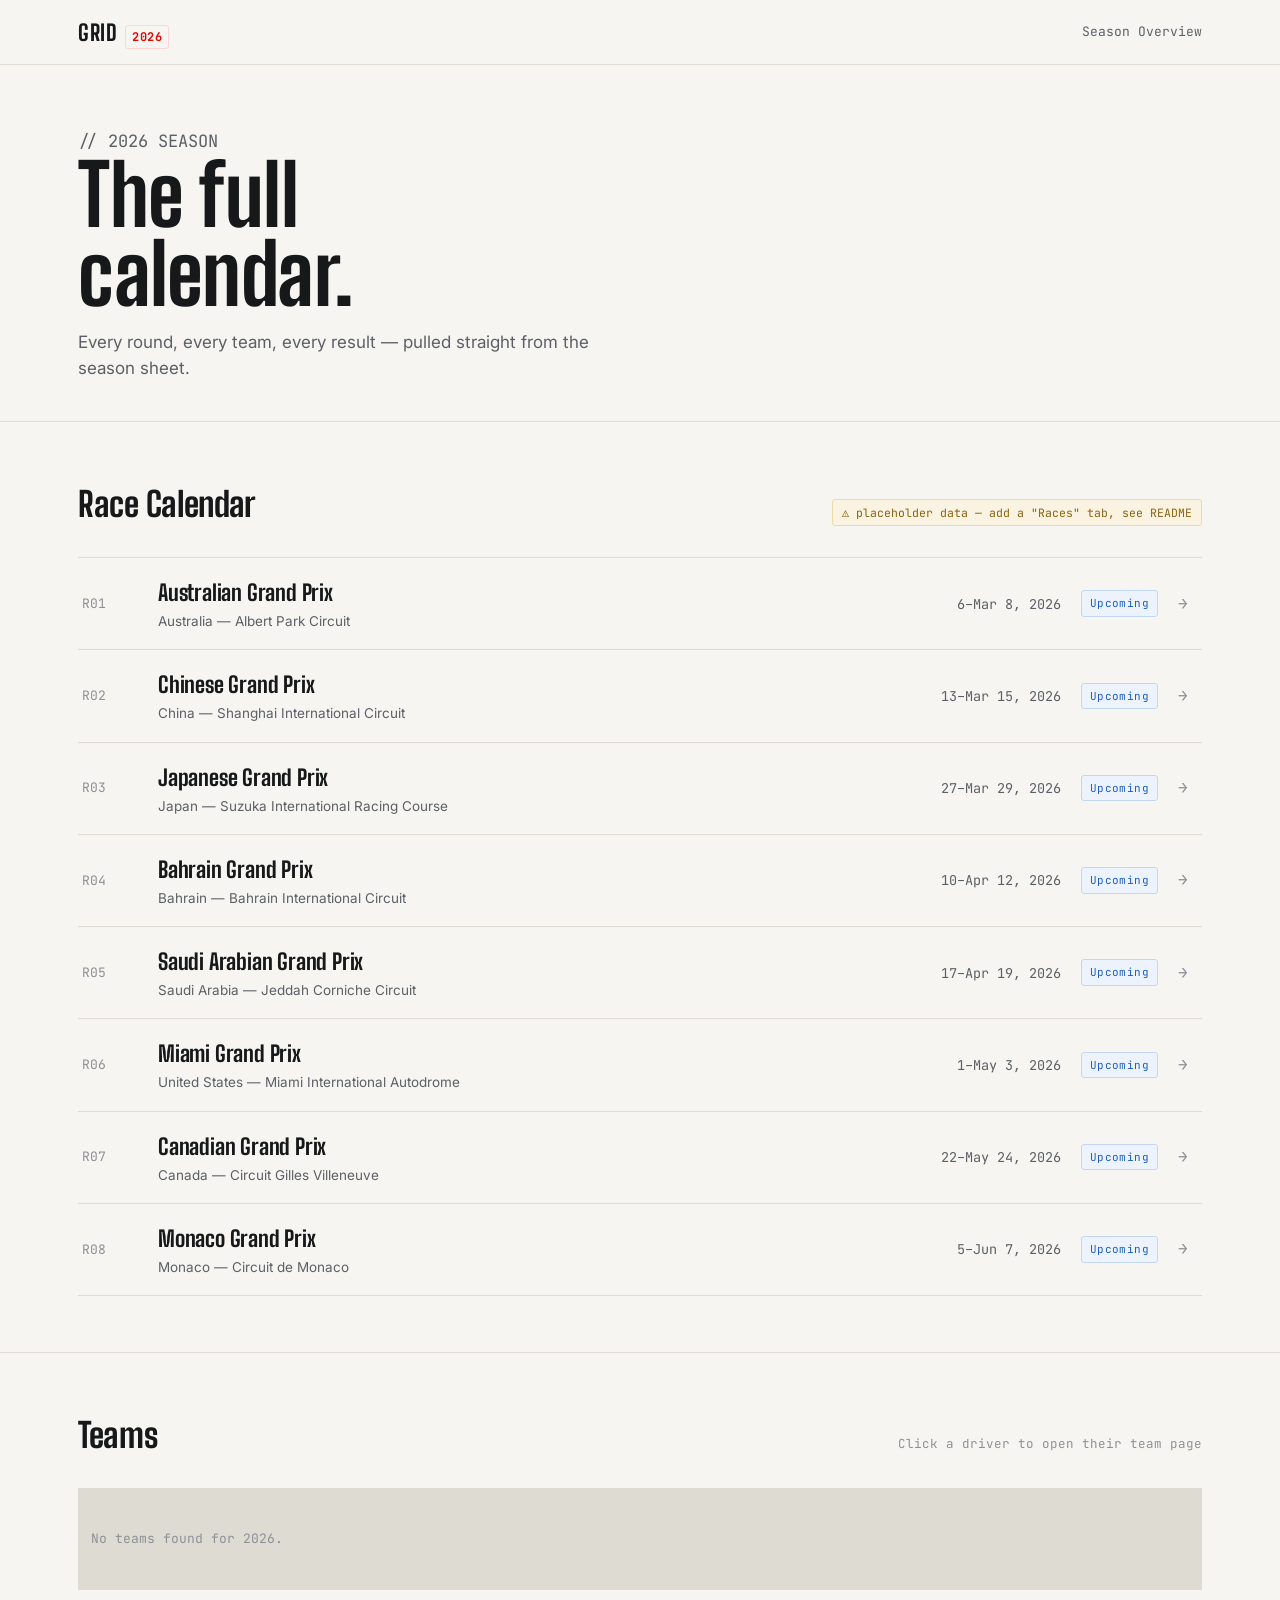
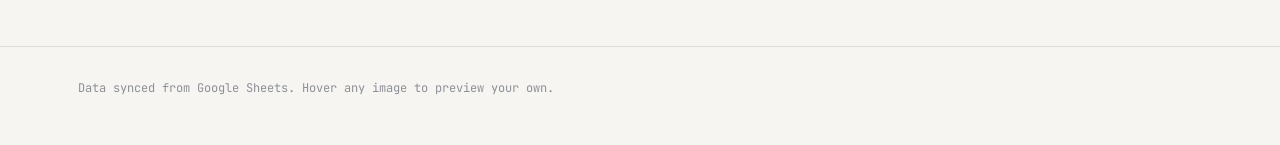
==== index.html @ 9c5c06a8 "Initial Setup Files" ====
<!doctype html>
<html lang="en">
<head>
<meta charset="utf-8" />
<meta name="viewport" content="width=device-width, initial-scale=1" />
<title>2026 Season — Grid</title>
<link rel="preconnect" href="https://fonts.googleapis.com">
<link rel="preconnect" href="https://fonts.gstatic.com" crossorigin>
<link href="https://fonts.googleapis.com/css2?family=Big+Shoulders:wght@600;700&family=Inter:wght@400;500;600&family=JetBrains+Mono:wght@400;500&display=swap" rel="stylesheet">
<link rel="stylesheet" href="css/style.css" />
</head>
<body>

<header class="topbar">
  <div class="wrap">
    <div class="topbar__mark">GRID <span id="season-tag">2026</span></div>
    <div class="topbar__season">Season Overview</div>
  </div>
</header>

<section class="hero">
  <div class="wrap">
    <p class="hero__eyebrow">// 2026 SEASON</p>
    <h1>The full<br>calendar.</h1>
    <p>Every round, every team, every result — pulled straight from the season sheet.</p>
  </div>
</section>

<section class="section" id="races-section">
  <div class="wrap">
    <div class="section__head">
      <h2>Race Calendar</h2>
      <span class="section__note" id="races-note"></span>
    </div>
    <div class="race-list" id="race-list">
      <div class="empty-state">Loading calendar…</div>
    </div>
  </div>
</section>

<section class="section" id="teams-section">
  <div class="wrap">
    <div class="section__head">
      <h2>Teams</h2>
      <span class="section__note">Click a driver to open their team page</span>
    </div>
    <div class="teams-grid" id="teams-grid">
      <div class="empty-state">Loading teams…</div>
    </div>
  </div>
</section>

<footer class="site-footer">
  <div class="wrap">Data synced from Google Sheets. Hover any image to preview your own.</div>
</footer>

<script src="js/vendor/papaparse.min.js"></script>
<script src="js/config.js"></script>
<script src="js/placeholder-data.js"></script>
<script src="js/utils.js"></script>
<script src="js/home.js"></script>
</body>
</html>
---- css/style.css ----
/* =========================================================================
   DESIGN TOKENS
   ========================================================================= */
:root {
  --bg: #F6F5F2;
  --surface: #FFFFFF;
  --surface-2: #ECEAE4;
  --line: #DEDBD3;
  --text: #17181A;
  --text-dim: #5C6066;
  --text-faint: #8D9096;
  --accent: #E10600;
  --accent-dim: #FBD6D3;
  --radius: 3px;

  --font-display: "Big Shoulders", "Arial Narrow", sans-serif;
  --font-body: "Inter", -apple-system, BlinkMacSystemFont, sans-serif;
  --font-mono: "JetBrains Mono", "SFMono-Regular", Consolas, monospace;
}

* { box-sizing: border-box; }
html { scroll-behavior: smooth; }

body {
  margin: 0;
  background: var(--bg);
  color: var(--text);
  font-family: var(--font-body);
  font-size: 16px;
  line-height: 1.5;
  -webkit-font-smoothing: antialiased;
}

a { color: inherit; text-decoration: none; }
img { max-width: 100%; display: block; }
button { font-family: inherit; cursor: pointer; }

.wrap {
  max-width: 1180px;
  margin: 0 auto;
  padding: 0 28px;
}

@media (prefers-reduced-motion: reduce) {
  * { animation: none !important; transition: none !important; scroll-behavior: auto !important; }
}

::selection { background: var(--accent); color: #fff; }

:focus-visible {
  outline: 2px solid var(--accent);
  outline-offset: 2px;
}

/* =========================================================================
   TOP BAR
   ========================================================================= */
.topbar {
  position: sticky;
  top: 0;
  z-index: 40;
  background: rgba(246, 245, 242, 0.92);
  backdrop-filter: blur(8px);
  border-bottom: 1px solid var(--line);
}

.topbar .wrap {
  display: flex;
  align-items: center;
  justify-content: space-between;
  height: 64px;
}

.topbar__mark {
  font-family: var(--font-display);
  font-weight: 700;
  font-size: 22px;
  letter-spacing: 0.5px;
  display: flex;
  align-items: baseline;
  gap: 8px;
}
.topbar__mark span {
  font-family: var(--font-mono);
  font-size: 12px;
  color: var(--accent);
  border: 1px solid var(--accent-dim);
  padding: 2px 6px;
  border-radius: var(--radius);
}

.topbar__season {
  font-family: var(--font-mono);
  font-size: 13px;
  color: var(--text-dim);
}

/* =========================================================================
   HERO
   ========================================================================= */
.hero {
  padding: 64px 0 40px;
  border-bottom: 1px solid var(--line);
}

.hero__eyebrow {
  font-family: var(--font-mono);
  font-size: 13px;
  color: var(--accent);
  margin: 0 0 10px;
}

.hero h1 {
  font-family: var(--font-display);
  font-weight: 700;
  font-size: clamp(40px, 7vw, 84px);
  line-height: 0.95;
  margin: 0 0 16px;
  letter-spacing: -0.5px;
}

.hero p {
  color: var(--text-dim);
  max-width: 52ch;
  font-size: 17px;
  margin: 0;
}

/* =========================================================================
   SECTION HEADINGS
   ========================================================================= */
.section { padding: 56px 0; }
.section + .section { border-top: 1px solid var(--line); }

.section__head {
  display: flex;
  align-items: baseline;
  justify-content: space-between;
  gap: 16px;
  margin-bottom: 28px;
  flex-wrap: wrap;
}

.section__head h2 {
  font-family: var(--font-display);
  font-weight: 700;
  font-size: 34px;
  margin: 0;
  letter-spacing: -0.3px;
}

.section__note {
  font-family: var(--font-mono);
  font-size: 12.5px;
  color: var(--text-faint);
}

.data-note {
  display: inline-flex;
  align-items: center;
  gap: 6px;
  font-family: var(--font-mono);
  font-size: 11.5px;
  color: #8A6210;
  background: #FBF3E1;
  border: 1px solid #EBD9AE;
  padding: 4px 9px;
  border-radius: var(--radius);
}

/* =========================================================================
   RACE CALENDAR (homepage)
   ========================================================================= */
.race-list {
  border-top: 1px solid var(--line);
}

.race-row {
  display: grid;
  grid-template-columns: 56px 1fr auto auto 20px;
  align-items: center;
  gap: 20px;
  padding: 18px 4px;
  border-bottom: 1px solid var(--line);
  transition: background 0.15s ease;
}

.race-row:hover { background: var(--surface); }

.race-row__round {
  font-family: var(--font-mono);
  font-size: 13px;
  color: var(--text-faint);
}

.race-row__name-wrap { min-width: 0; }

.race-row__name {
  font-family: var(--font-display);
  font-weight: 700;
  font-size: 22px;
  letter-spacing: -0.2px;
  white-space: nowrap;
  overflow: hidden;
  text-overflow: ellipsis;
}

.race-row__country {
  color: var(--text-dim);
  font-size: 13.5px;
  margin-top: 2px;
}

.race-row__dates {
  font-family: var(--font-mono);
  font-size: 13.5px;
  color: var(--text-dim);
  white-space: nowrap;
}

.race-row__status {
  font-family: var(--font-mono);
  font-size: 11px;
  letter-spacing: 0.4px;
  padding: 4px 8px;
  border-radius: var(--radius);
  white-space: nowrap;
  border: 1px solid var(--line);
  color: var(--text-dim);
}
.race-row__status[data-status="upcoming" i] { color: #1D5FC4; border-color: #C3D7F5; background: #EDF3FD; }
.race-row__status[data-status="completed" i] { color: #1E7A42; border-color: #C3E6D0; background: #ECF8F0; }
.race-row__status[data-status="live" i] { color: var(--accent); border-color: #F5C6C2; background: #FDEDEC; }

.race-row__arrow {
  color: var(--text-faint);
  font-family: var(--font-mono);
}

@media (max-width: 640px) {
  .race-row {
    grid-template-columns: 40px 1fr 20px;
    row-gap: 4px;
  }
  .race-row__dates, .race-row__status { grid-column: 2; }
}

/* =========================================================================
   TEAMS GRID (homepage)
   ========================================================================= */
.teams-grid {
  display: grid;
  grid-template-columns: repeat(auto-fill, minmax(260px, 1fr));
  gap: 2px;
  background: var(--line);
  border: 1px solid var(--line);
}

.team-card {
  background: var(--surface);
  padding: 22px;
  --tc: #8A8F94;
}

.team-card__name {
  font-family: var(--font-display);
  font-weight: 700;
  font-size: 20px;
  margin: 0 0 4px;
  border-left: 4px solid var(--tc);
  padding-left: 10px;
}

.team-card__link {
  font-family: var(--font-mono);
  font-size: 11px;
  color: var(--text-faint);
  margin: 0 0 16px 14px;
}

.team-card__drivers {
  display: flex;
  gap: 12px;
  padding-left: 14px;
}

.driver-chip {
  display: block;
  width: 84px;
}

.driver-chip .img-slot {
  width: 84px;
  height: 84px;
  border-radius: var(--radius);
  overflow: hidden;
  border: 1px solid var(--line);
}

.driver-chip .img-slot img {
  width: 100%;
  height: 100%;
  object-fit: cover;
}

.driver-chip__name {
  font-size: 12px;
  margin-top: 6px;
  color: var(--text);
  line-height: 1.25;
}

.driver-chip__no {
  font-family: var(--font-mono);
  color: var(--tc);
  font-size: 11px;
}

.team-card__link:hover ~ .team-card__drivers,
.team-card:hover .team-card__name { color: var(--tc); }

/* =========================================================================
   IMAGE SLOT + UPLOAD AFFORDANCE
   ========================================================================= */
.img-slot {
  position: relative;
  margin: 0;
  background: var(--surface-2);
}

.img-slot__upload {
  position: absolute;
  bottom: 6px;
  right: 6px;
  display: flex;
  align-items: center;
  gap: 4px;
  font-family: var(--font-mono);
  font-size: 10px;
  background: rgba(17, 18, 20, 0.82);
  border: 1px solid rgba(255, 255, 255, 0.15);
  color: #F0EFEC;
  padding: 4px 7px;
  border-radius: var(--radius);
  opacity: 0;
  transition: opacity 0.15s ease;
}

.img-slot:hover .img-slot__upload,
.img-slot:focus-within .img-slot__upload {
  opacity: 1;
}

.img-slot__clear {
  position: absolute;
  top: 6px;
  right: 6px;
  background: rgba(17, 18, 20, 0.82);
  border: 1px solid rgba(255, 255, 255, 0.15);
  color: #F0EFEC;
  width: 20px;
  height: 20px;
  border-radius: var(--radius);
  font-size: 11px;
  line-height: 1;
  display: flex;
  align-items: center;
  justify-content: center;
}

/* =========================================================================
   POSTER WALL
   ========================================================================= */
.poster-wall {
  display: grid;
  grid-template-columns: repeat(6, 1fr);
  grid-auto-rows: 110px;
  gap: 10px;
}

.poster-slot {
  border-radius: var(--radius);
  overflow: hidden;
  grid-column: span 2;
  grid-row: span 2;
}

.poster-slot.is-featured {
  grid-column: span 3;
  grid-row: span 3;
}

.poster-slot .img-slot,
.poster-slot .img-slot img {
  width: 100%;
  height: 100%;
}
.poster-slot .img-slot img { object-fit: cover; }

.poster-slot__label {
  position: absolute;
  left: 8px;
  bottom: 8px;
  font-family: var(--font-mono);
  font-size: 11px;
  color: #F5F4F1;
  background: rgba(17, 18, 20, 0.72);
  padding: 3px 7px;
  border-radius: var(--radius);
  z-index: 2;
}

@media (max-width: 900px) {
  .poster-wall { grid-template-columns: repeat(4, 1fr); }
  .poster-slot.is-featured { grid-column: span 4; grid-row: span 3; }
  .poster-slot { grid-column: span 2; }
}
@media (max-width: 560px) {
  .poster-wall { grid-template-columns: repeat(2, 1fr); }
  .poster-slot, .poster-slot.is-featured { grid-column: span 2; }
}

/* =========================================================================
   CIRCUIT MAP
   ========================================================================= */
.circuit-map {
  margin: 20px 0 0;
  max-width: 420px;
}
.circuit-map .img-slot {
  aspect-ratio: 16 / 10;
  border-radius: var(--radius);
  overflow: hidden;
  border: 1px solid var(--line);
}
.circuit-map .img-slot img { width: 100%; height: 100%; object-fit: contain; background: #fff; }
.circuit-map__label {
  font-family: var(--font-mono);
  font-size: 11px;
  color: var(--text-faint);
  margin-top: 6px;
}

/* =========================================================================
   HIGHLIGHTS GRID
   ========================================================================= */
.highlight-grid {
  display: grid;
  grid-template-columns: repeat(auto-fill, minmax(180px, 1fr));
  gap: 10px;
}
.highlight-tile { position: relative; border-radius: var(--radius); overflow: hidden; }
.highlight-tile .img-slot { aspect-ratio: 4 / 5; }
.highlight-tile .img-slot img { width: 100%; height: 100%; object-fit: cover; }
.highlight-tile__label {
  position: absolute;
  left: 8px;
  bottom: 8px;
  font-family: var(--font-mono);
  font-size: 11px;
  color: #F5F4F1;
  background: rgba(17, 18, 20, 0.72);
  padding: 3px 7px;
  border-radius: var(--radius);
  z-index: 2;
}

/* =========================================================================
   RACE NOTES
   ========================================================================= */
.notes-block {
  white-space: pre-wrap;
  font-size: 15px;
  line-height: 1.7;
  color: var(--text);
  max-width: 68ch;
  background: var(--surface);
  border: 1px solid var(--line);
  border-radius: var(--radius);
  padding: 20px 24px;
}

/* =========================================================================
   BREADCRUMB / BACK LINK
   ========================================================================= */
.back-link {
  display: inline-flex;
  align-items: center;
  gap: 6px;
  font-family: var(--font-mono);
  font-size: 13px;
  color: var(--text-dim);
  margin: 28px 0 0;
}
.back-link:hover { color: var(--accent); }

/* =========================================================================
   RACE DETAIL PAGE
   ========================================================================= */
.race-header {
  padding: 40px 0 32px;
  border-bottom: 1px solid var(--line);
}

.race-header__meta {
  font-family: var(--font-mono);
  font-size: 13px;
  color: var(--accent);
  margin-bottom: 10px;
}

.race-header h1 {
  font-family: var(--font-display);
  font-weight: 700;
  font-size: clamp(34px, 6vw, 60px);
  margin: 0 0 14px;
  letter-spacing: -0.5px;
}

.race-header__facts {
  display: flex;
  gap: 28px;
  flex-wrap: wrap;
  color: var(--text-dim);
  font-size: 14.5px;
}
.race-header__facts b { color: var(--text); font-weight: 600; }

.session-tabs {
  display: flex;
  gap: 4px;
  overflow-x: auto;
  padding: 24px 0 0;
  border-bottom: 1px solid var(--line);
}

.session-tab {
  font-family: var(--font-mono);
  font-size: 13px;
  color: var(--text-dim);
  background: none;
  border: none;
  padding: 10px 16px;
  white-space: nowrap;
  border-bottom: 2px solid transparent;
}
.session-tab.is-active {
  color: var(--text);
  border-bottom-color: var(--accent);
}
.session-tab:disabled {
  color: var(--text-faint);
  cursor: not-allowed;
}

.results-table {
  width: 100%;
  border-collapse: collapse;
  margin-top: 24px;
  font-size: 14.5px;
}

.results-table th {
  text-align: left;
  font-family: var(--font-mono);
  font-size: 11px;
  letter-spacing: 0.4px;
  color: var(--text-faint);
  font-weight: 400;
  padding: 0 12px 10px;
  border-bottom: 1px solid var(--line);
}

.results-table td {
  padding: 12px;
  border-bottom: 1px solid var(--line);
}

.results-table tbody tr:hover { background: var(--surface); }

.results-table td.pos {
  font-family: var(--font-mono);
  color: var(--text-dim);
  width: 40px;
}

.results-table td.driver {
  font-weight: 600;
}

.results-table td.team {
  color: var(--text-dim);
}

.results-table td.time,
.results-table td.points {
  font-family: var(--font-mono);
  text-align: right;
  color: var(--text-dim);
}

.team-dot {
  display: inline-block;
  width: 8px;
  height: 8px;
  border-radius: 50%;
  margin-right: 8px;
  vertical-align: middle;
}

.empty-state {
  padding: 40px 12px;
  color: var(--text-faint);
  font-family: var(--font-mono);
  font-size: 13px;
}

/* =========================================================================
   TEAM DETAIL PAGE
   ========================================================================= */
.team-header {
  padding: 0 0 0;
  border-bottom: 1px solid var(--line);
}

.team-header h1 {
  font-family: var(--font-display);
  font-weight: 700;
  font-size: clamp(36px, 6vw, 64px);
  margin: 0 0 24px;
  letter-spacing: -0.5px;
  border-left: 6px solid var(--tc, var(--accent));
  padding-left: 18px;
}

.driver-grid {
  display: grid;
  grid-template-columns: repeat(auto-fit, minmax(260px, 1fr));
  gap: 2px;
  background: var(--line);
  border: 1px solid var(--line);
  margin: 32px 0;
}

.driver-card {
  background: var(--surface);
  padding: 24px;
}

.driver-card .img-slot {
  width: 100%;
  aspect-ratio: 1;
  border-radius: var(--radius);
  overflow: hidden;
  margin-bottom: 16px;
}
.driver-card .img-slot img { width: 100%; height: 100%; object-fit: cover; }

.driver-card__no {
  font-family: var(--font-mono);
  font-size: 13px;
  color: var(--tc, var(--accent));
}

.driver-card__name {
  font-family: var(--font-display);
  font-weight: 700;
  font-size: 24px;
  margin: 2px 0 6px;
}

.driver-card__status {
  font-family: var(--font-mono);
  font-size: 11.5px;
  color: var(--text-faint);
}

/* =========================================================================
   ADMIN PANEL
   ========================================================================= */
.btn {
  font-family: var(--font-mono);
  font-size: 12.5px;
  padding: 9px 16px;
  border-radius: var(--radius);
  border: 1px solid var(--line);
  background: var(--surface);
  color: var(--text);
}
.btn--primary { background: var(--accent); border-color: var(--accent); color: #fff; }
.btn--danger { color: var(--accent); }
.btn--ghost { background: none; }
.btn--small { padding: 6px 10px; font-size: 11.5px; margin-right: 6px; }

.admin-form {
  display: flex;
  gap: 10px;
  margin: 20px 0;
  flex-wrap: wrap;
}
.admin-form--grid {
  display: grid;
  grid-template-columns: repeat(auto-fill, minmax(200px, 1fr));
  gap: 14px;
  align-items: end;
  background: var(--surface);
  border: 1px solid var(--line);
  padding: 20px;
  border-radius: var(--radius);
}

.admin-field {
  display: flex;
  flex-direction: column;
  gap: 6px;
  font-family: var(--font-mono);
  font-size: 11px;
  color: var(--text-faint);
}

.admin-input {
  font-family: var(--font-body);
  font-size: 14px;
  padding: 9px 10px;
  border-radius: var(--radius);
  border: 1px solid var(--line);
  background: var(--surface);
  color: var(--text);
  min-width: 0;
  width: 100%;
}
.admin-input:focus { outline: 2px solid var(--accent); outline-offset: -1px; }

.admin-textarea { resize: vertical; font-family: var(--font-body); min-width: 220px; }

.admin-error {
  color: var(--accent);
  font-family: var(--font-mono);
  font-size: 13px;
}

.admin-tabs {
  display: flex;
  gap: 4px;
  border-bottom: 1px solid var(--line);
  margin-bottom: 24px;
  flex-wrap: wrap;
}
.admin-tab {
  font-family: var(--font-mono);
  font-size: 13px;
  background: none;
  border: none;
  padding: 10px 16px;
  color: var(--text-dim);
  border-bottom: 2px solid transparent;
}
.admin-tab.is-active { color: var(--text); border-bottom-color: var(--accent); }

.admin-toast {
  font-family: var(--font-mono);
  font-size: 13px;
  color: #1E7A42;
  background: #ECF8F0;
  border: 1px solid #C3E6D0;
  padding: 8px 12px;
  border-radius: var(--radius);
  margin-bottom: 16px;
}
.admin-toast--error { color: var(--accent); background: #FDEDEC; border-color: #F5C6C2; }

.admin-subhead {
  font-family: var(--font-display);
  font-size: 20px;
  margin: 36px 0 0;
}

.admin-table { font-size: 13px; }
.admin-table th { white-space: nowrap; }
.admin-table td { padding: 8px; }

@media (max-width: 640px) {
  #admin-table-wrap { overflow-x: auto; }
  .admin-table { min-width: 720px; }
}

/* =========================================================================
   FOOTER
   ========================================================================= */
.site-footer {
  border-top: 1px solid var(--line);
  padding: 32px 0 48px;
  color: var(--text-faint);
  font-family: var(--font-mono);
  font-size: 12px;
}
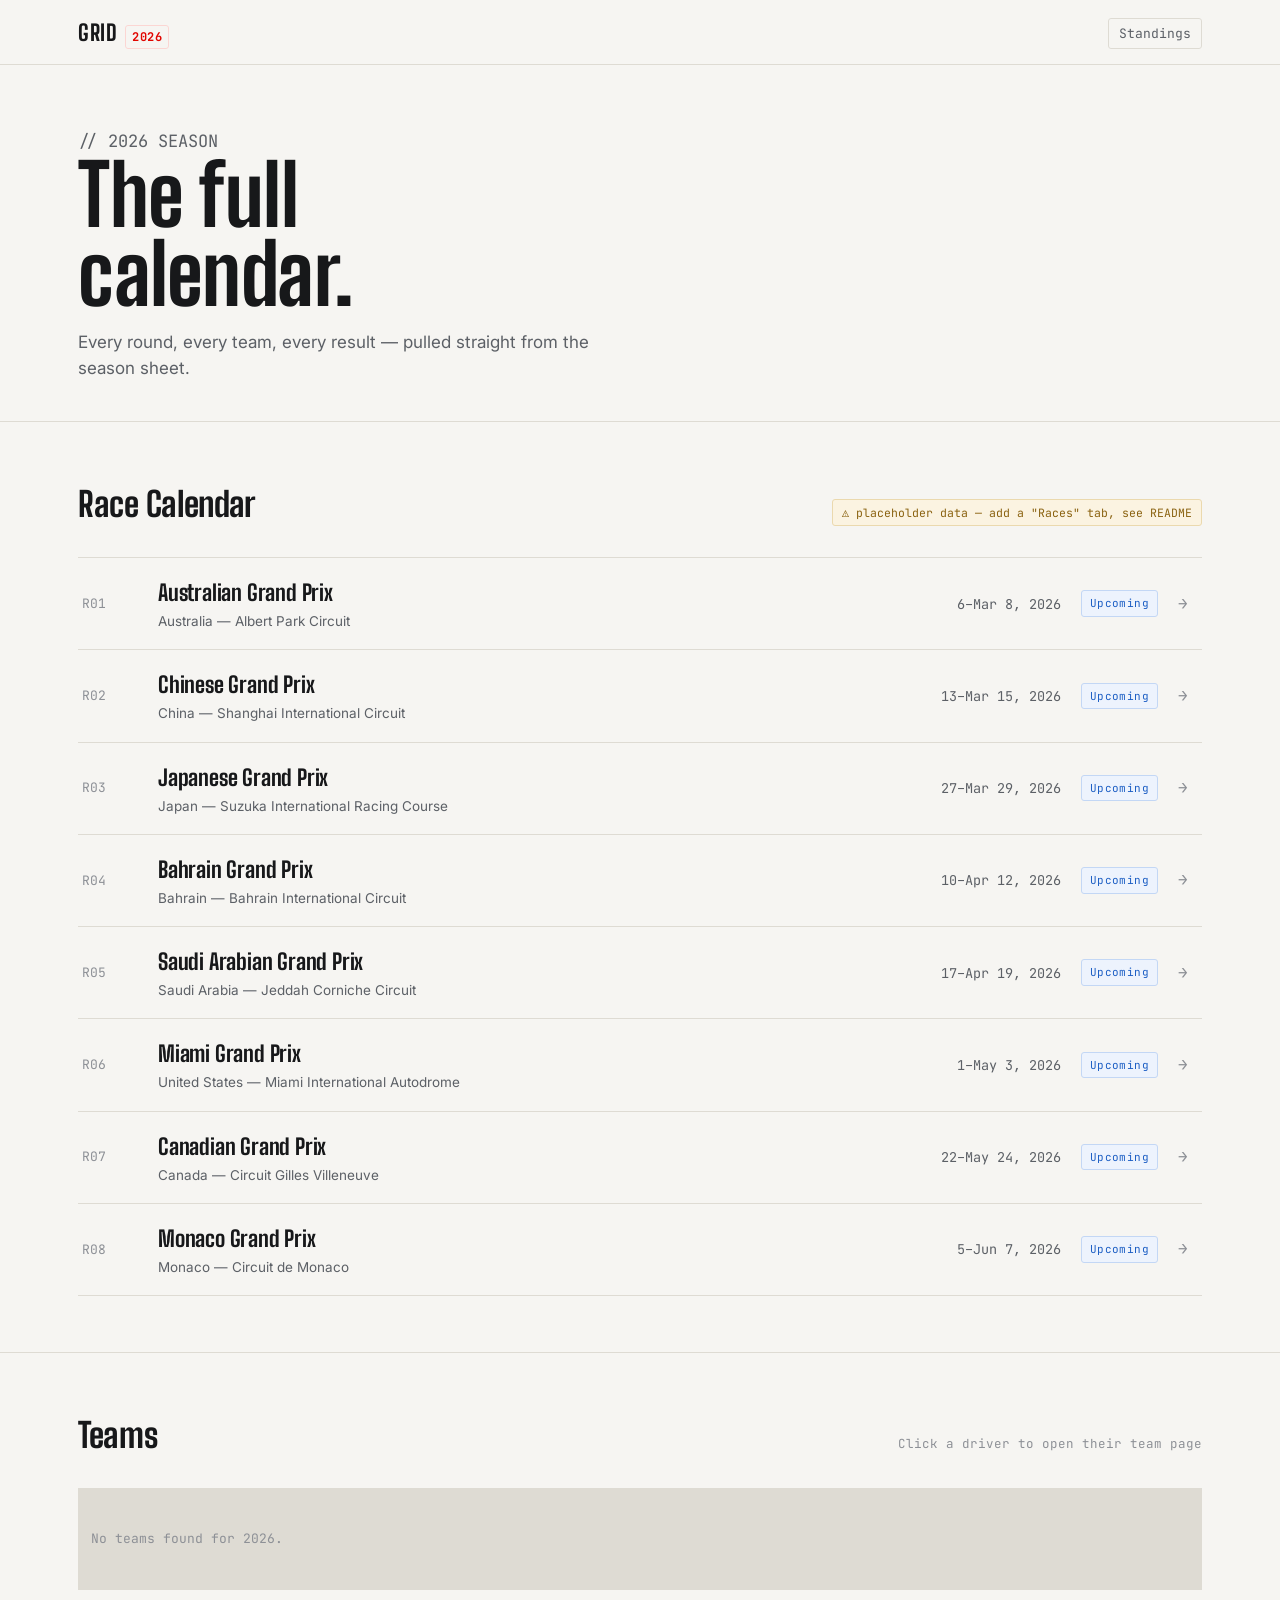
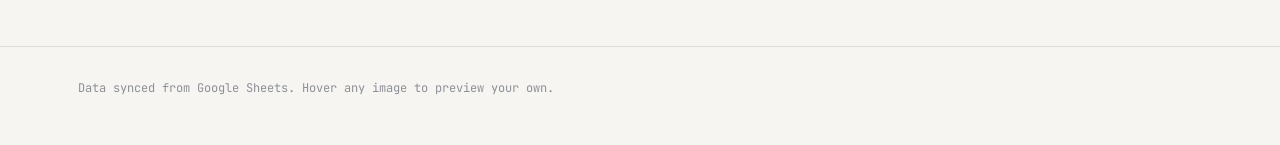
==== commit f0a0de4d: "Add files via upload" ====
--- a/index.html
+++ b/index.html
@@ -14,7 +14,9 @@
 <header class="topbar">
   <div class="wrap">
     <div class="topbar__mark">GRID <span id="season-tag">2026</span></div>
-    <div class="topbar__season">Season Overview</div>
+    <nav class="topbar__nav">
+      <a href="standings.html">Standings</a>
+    </nav>
   </div>
 </header>
 
--- a/css/style.css
+++ b/css/style.css
@@ -95,6 +95,16 @@
   color: var(--text-dim);
 }
 
+.topbar__nav a {
+  font-family: var(--font-mono);
+  font-size: 13px;
+  color: var(--text-dim);
+  padding: 6px 10px;
+  border-radius: var(--radius);
+  border: 1px solid var(--line);
+}
+.topbar__nav a:hover { color: var(--accent); border-color: var(--accent-dim); }
+
 /* =========================================================================
    HERO
    ========================================================================= */
@@ -372,23 +382,33 @@
    POSTER WALL
    ========================================================================= */
 .poster-wall {
+  display: flex;
+  flex-direction: column;
+  gap: 14px;
+}
+
+/* Featured row: Ferrari / Red Bull / Racing Bulls — 3 equal, larger tiles */
+.poster-row--featured {
   display: grid;
-  grid-template-columns: repeat(6, 1fr);
-  grid-auto-rows: 110px;
+  grid-template-columns: repeat(3, minmax(0, 1fr));
+  gap: 12px;
+}
+
+/* Everyone else — uniform, smaller tiles, 4 per row */
+.poster-row--rest {
+  display: grid;
+  grid-template-columns: repeat(4, minmax(0, 1fr));
   gap: 10px;
 }
 
 .poster-slot {
+  position: relative;
   border-radius: var(--radius);
   overflow: hidden;
-  grid-column: span 2;
-  grid-row: span 2;
-}
-
-.poster-slot.is-featured {
-  grid-column: span 3;
-  grid-row: span 3;
-}
+}
+
+.poster-row--featured .poster-slot .img-slot { aspect-ratio: 3 / 4; }
+.poster-row--rest .poster-slot .img-slot { aspect-ratio: 3 / 4; }
 
 .poster-slot .img-slot,
 .poster-slot .img-slot img {
@@ -410,14 +430,13 @@
   z-index: 2;
 }
 
-@media (max-width: 900px) {
-  .poster-wall { grid-template-columns: repeat(4, 1fr); }
-  .poster-slot.is-featured { grid-column: span 4; grid-row: span 3; }
-  .poster-slot { grid-column: span 2; }
-}
-@media (max-width: 560px) {
-  .poster-wall { grid-template-columns: repeat(2, 1fr); }
-  .poster-slot, .poster-slot.is-featured { grid-column: span 2; }
+@media (max-width: 720px) {
+  .poster-row--featured { grid-template-columns: repeat(3, minmax(0, 1fr)); }
+  .poster-row--rest { grid-template-columns: repeat(2, 1fr); }
+}
+@media (max-width: 440px) {
+  .poster-row--featured { grid-template-columns: repeat(1, 1fr); }
+  .poster-row--rest { grid-template-columns: repeat(2, 1fr); }
 }
 
 /* =========================================================================
@@ -469,16 +488,28 @@
    RACE NOTES
    ========================================================================= */
 .notes-block {
-  white-space: pre-wrap;
+  display: flex;
+  gap: 24px;
+  flex-wrap: wrap;
+  max-width: 68ch;
+  background: var(--surface);
+  border: 1px solid var(--line);
+  border-radius: var(--radius);
+  padding: 20px 24px;
+}
+.notes-image { margin: 0; flex: 0 0 200px; }
+.notes-image .img-slot { border-radius: var(--radius); overflow: hidden; aspect-ratio: 4/3; }
+.notes-image .img-slot img { width: 100%; height: 100%; object-fit: cover; }
+.notes-text {
   font-size: 15px;
   line-height: 1.7;
   color: var(--text);
-  max-width: 68ch;
-  background: var(--surface);
-  border: 1px solid var(--line);
-  border-radius: var(--radius);
-  padding: 20px 24px;
-}
+  margin: 0;
+  flex: 1 1 260px;
+}
+.notes-text p { margin: 0 0 12px; }
+.notes-text p:last-child { margin-bottom: 0; }
+.notes-text ul { margin: 0 0 12px; padding-left: 20px; }
 
 /* =========================================================================
    BREADCRUMB / BACK LINK
@@ -794,3 +825,67 @@
   font-family: var(--font-mono);
   font-size: 12px;
 }
+
+/* =========================================================================
+   PDF EXPORT (race page) — hidden on screen, the only thing shown in print
+   ========================================================================= */
+.print-sheet { display: none; }
+
+@media print {
+  @page { size: A4; margin: 12mm; }
+  body > *:not(.print-sheet) { display: none !important; }
+  html, body { background: #fff !important; }
+
+  .print-sheet {
+    display: block;
+    font-family: "Special Elite", "Courier New", monospace;
+    color: #151515;
+    font-size: 9.5pt;
+    line-height: 1.35;
+    -webkit-print-color-adjust: exact;
+    print-color-adjust: exact;
+  }
+  .print-sheet h1 { font-size: 26pt; line-height: 1.05; margin: 2mm 0 3mm; font-weight: 400; }
+  .print-sheet h2 {
+    font-size: 12pt; font-weight: 400; text-transform: uppercase; letter-spacing: .08em;
+    margin: 0 0 2.5mm; padding-bottom: 1mm; border-bottom: 1.5px solid #151515;
+  }
+  .print-sheet p { margin: 0 0 2mm; }
+
+  .ps-head { display: flex; justify-content: space-between; gap: 8mm; align-items: flex-end;
+             padding-bottom: 5mm; margin-bottom: 6mm; border-bottom: 3px double #151515; }
+  .ps-kicker { font-size: 9pt; letter-spacing: .12em; color: #E10600; }
+  .ps-map { margin: 0; width: 70mm; flex: none; }
+  .ps-map img { width: 100%; height: 44mm; object-fit: contain; border: 0; background: none; }
+
+  .ps-block { margin-bottom: 7mm; break-inside: avoid; page-break-inside: avoid; }
+  .ps-cols { display: grid; gap: 5mm; }
+  .ps-cols--3 { grid-template-columns: repeat(3, minmax(0, 1fr)); }
+  .ps-cols--2 { grid-template-columns: 62mm minmax(0, 1fr); align-items: start; }
+  .ps-cols--3 .ps-col h2 { font-size: 10.5pt; }
+
+  .ps-graphic { margin: 0 0 3mm; }
+  .ps-graphic img { width: 100%; aspect-ratio: 4 / 5; object-fit: cover; display: block; border: 1px solid #151515; }
+  .ps-graphic figcaption { font-size: 8.5pt; margin-top: 1.5mm; }
+  .ps-graphic figcaption span { text-transform: uppercase; letter-spacing: .08em; color: #E10600; margin-right: 2mm; }
+
+  .ps-table { width: 100%; border-collapse: collapse; font-size: 8.5pt; }
+  .ps-table th { text-align: left; font-weight: 400; text-transform: uppercase; font-size: 7.5pt;
+                 letter-spacing: .08em; border-bottom: 1px solid #151515; padding: 0 1mm 1mm; }
+  .ps-table td { padding: .9mm 1mm; border-bottom: 1px dotted #9a9a9a; }
+  .ps-table .r { text-align: right; }
+  .ps-table td i { display: inline-block; width: 2.2mm; height: 2.2mm; border-radius: 50%; margin-right: 1.5mm; }
+  .ps-cols--3 .ps-table { font-size: 7.5pt; }
+
+  .ps-notes p { max-width: 150mm; }
+  .ps-li { padding-left: 3mm; }
+  .ps-note-img { max-width: 70mm; max-height: 55mm; border: 1px solid #151515; margin: 0 0 3mm; display: block; }
+
+  .ps-posters__row { display: grid; gap: 3mm; margin-bottom: 3mm; }
+  .ps-posters__row--featured { grid-template-columns: repeat(3, minmax(0, 1fr)); }
+  .ps-posters__row--rest { grid-template-columns: repeat(4, minmax(0, 1fr)); }
+  .ps-poster { margin: 0; position: relative; break-inside: avoid; }
+  .ps-poster img { width: 100%; aspect-ratio: 3 / 4; object-fit: cover; display: block; border: 1px solid #151515; }
+  .ps-poster figcaption { position: absolute; left: 1.5mm; bottom: 1.5mm; background: rgba(17,18,20,.78);
+                          color: #F5F4F1; font-size: 7pt; padding: .5mm 1.5mm; }
+}
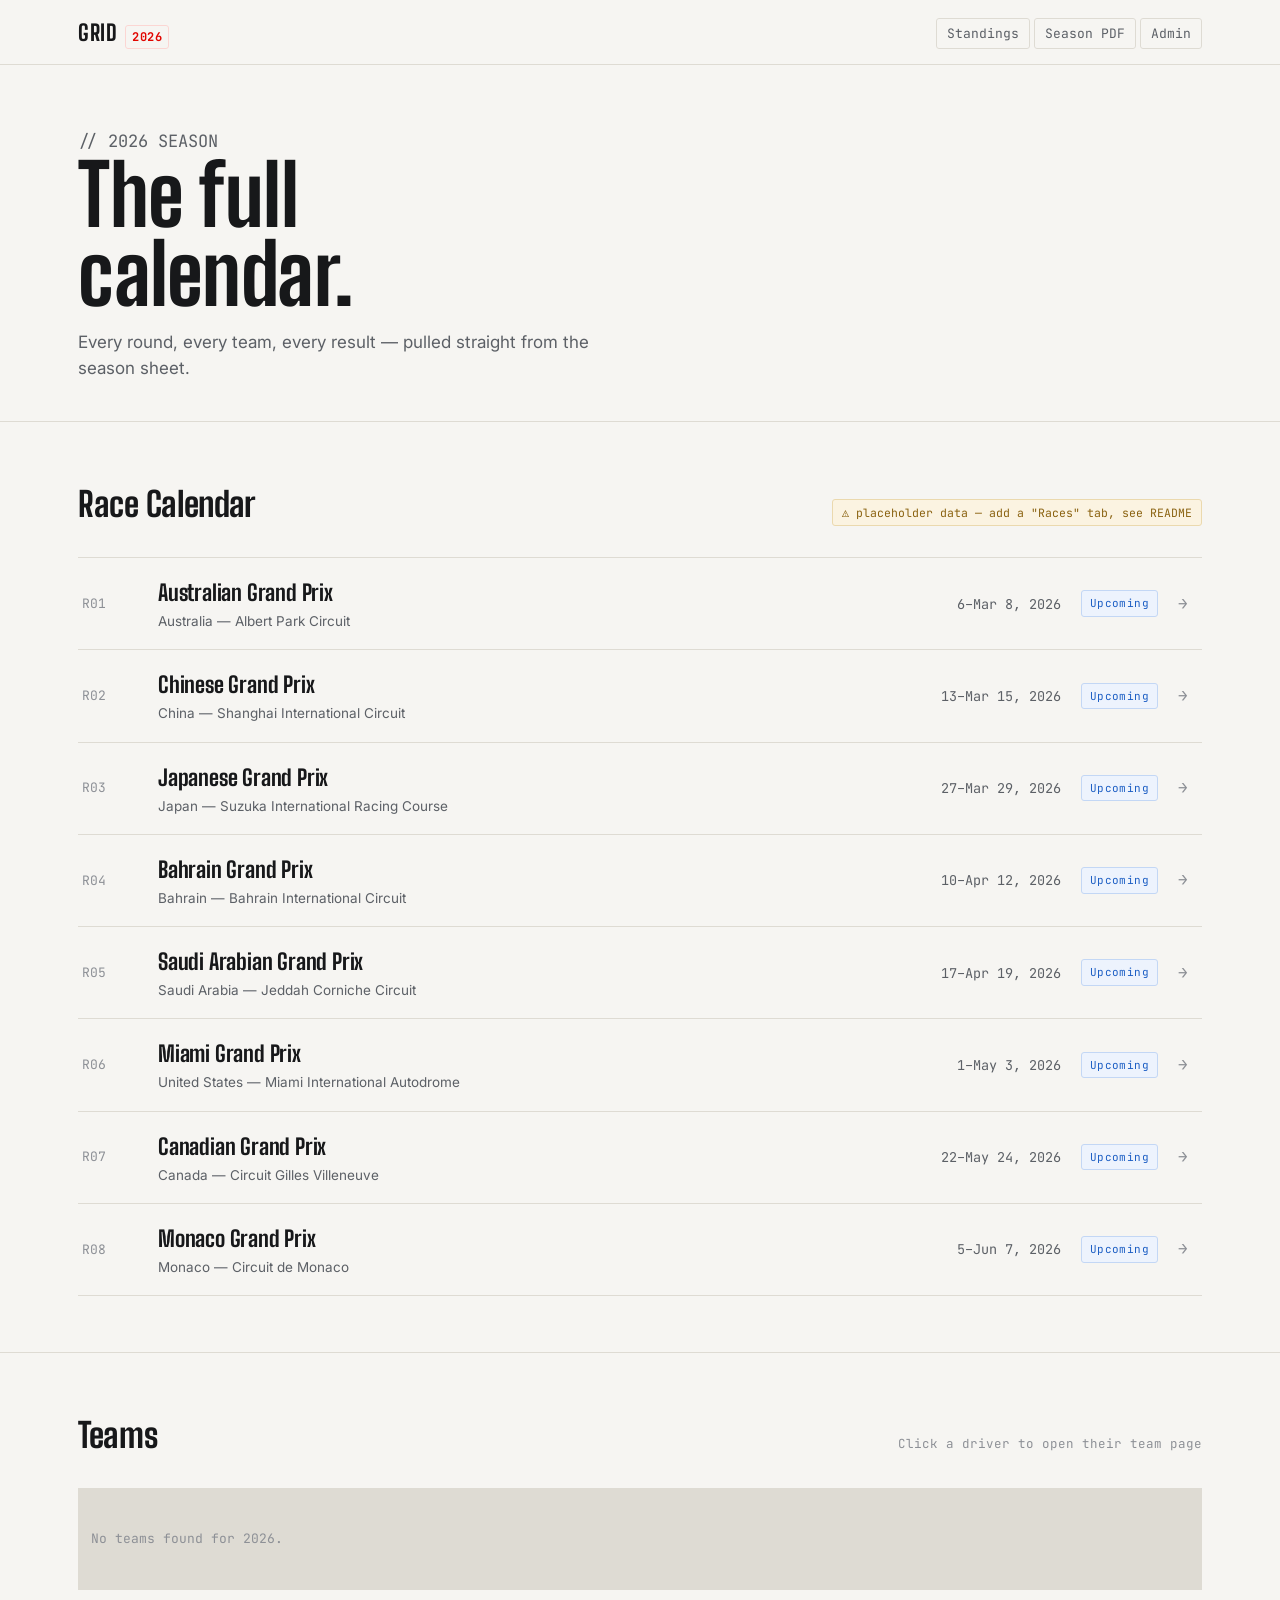
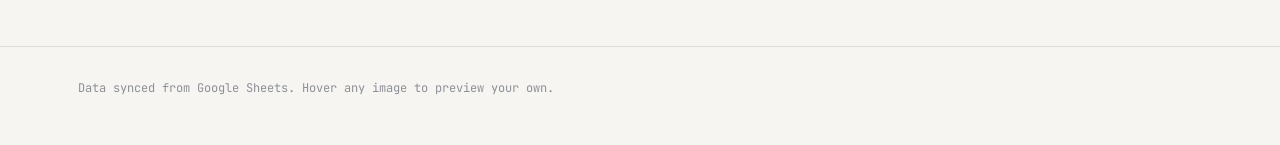
==== commit 1f4d7d25: "hopefully last version" ====
--- a/index.html
+++ b/index.html
@@ -16,6 +16,8 @@
     <div class="topbar__mark">GRID <span id="season-tag">2026</span></div>
     <nav class="topbar__nav">
       <a href="standings.html">Standings</a>
+      <a href="season-pdf.html">Season PDF</a>
+      <a href="admin.html">Admin</a>
     </nav>
   </div>
 </header>
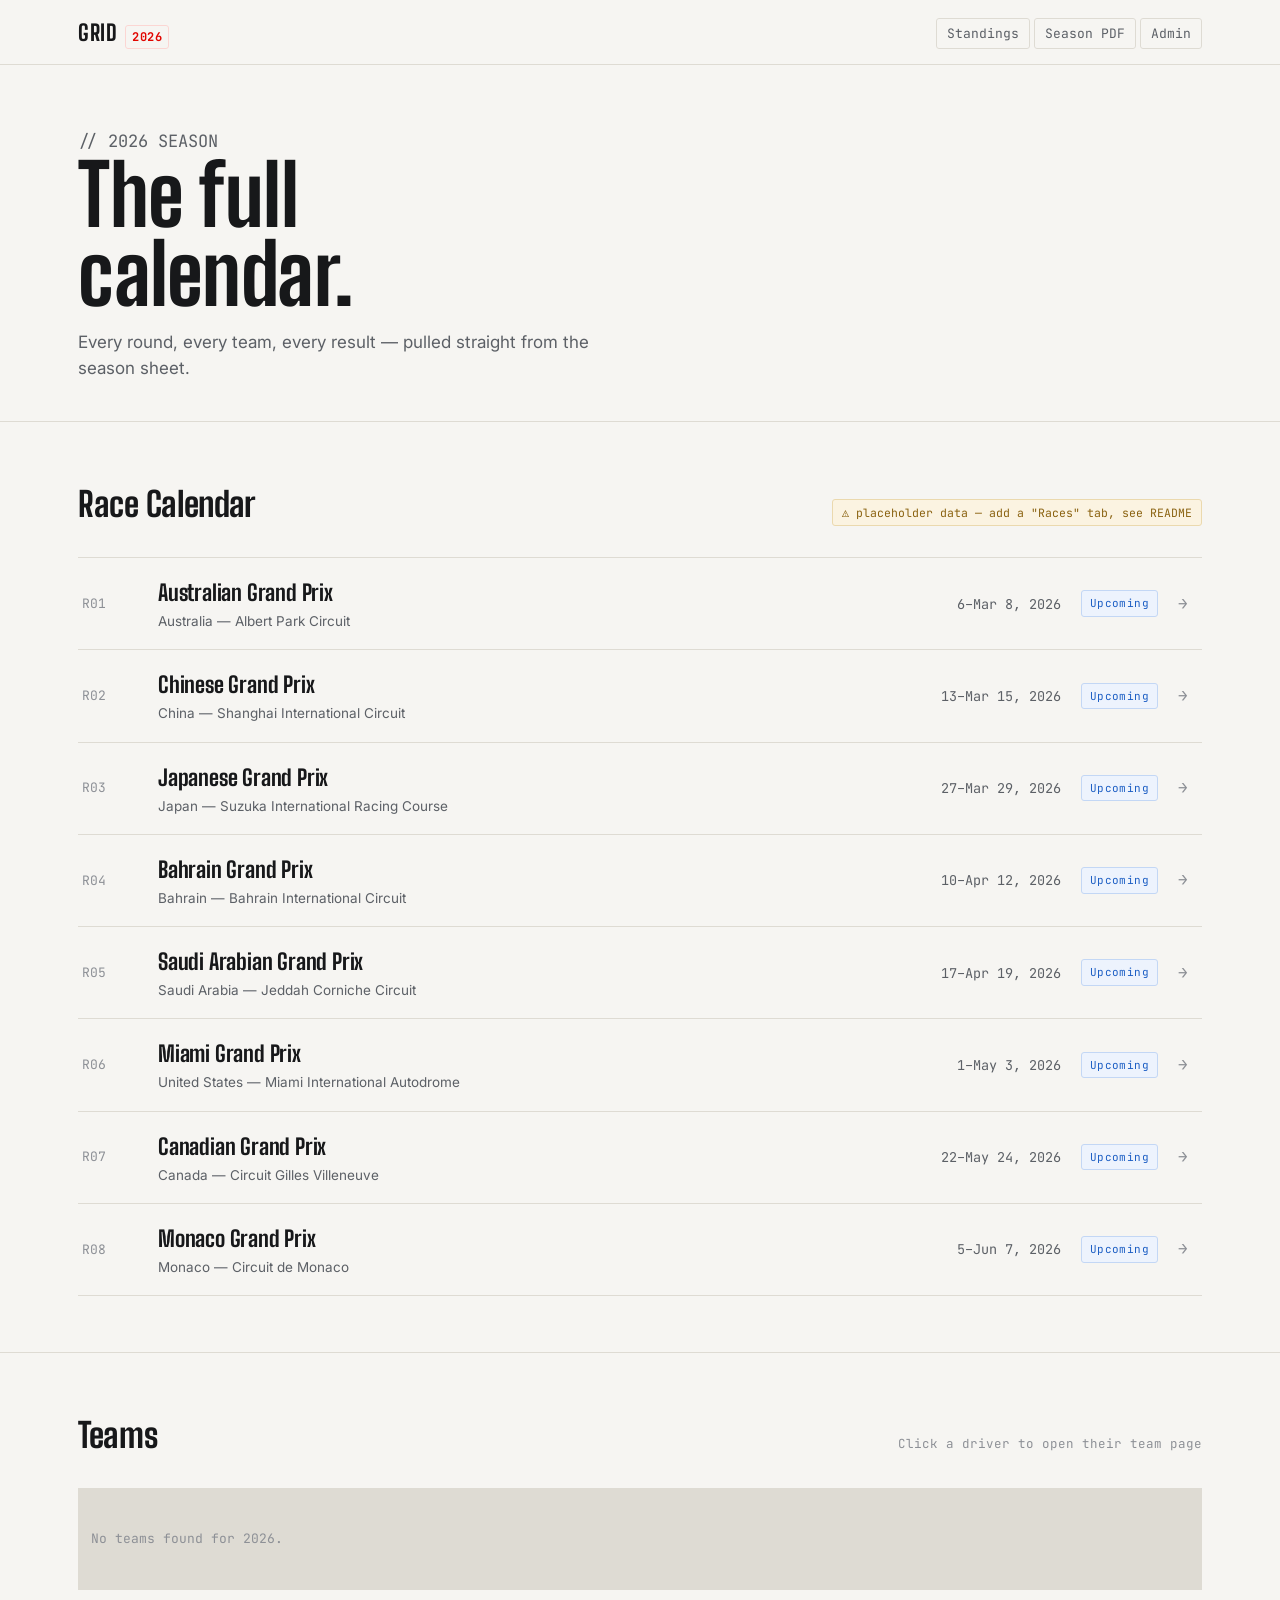
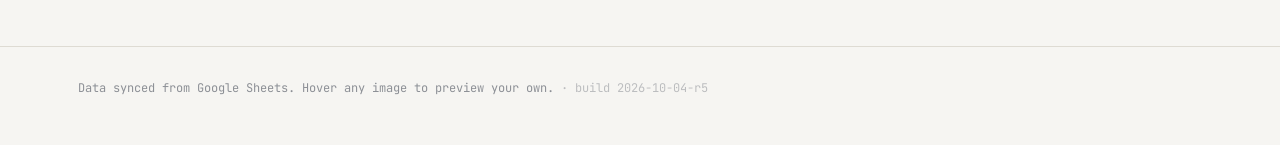
==== commit 5cbbd93b: "Add files via upload" ====
--- a/index.html
+++ b/index.html
@@ -7,7 +7,7 @@
 <link rel="preconnect" href="https://fonts.googleapis.com">
 <link rel="preconnect" href="https://fonts.gstatic.com" crossorigin>
 <link href="https://fonts.googleapis.com/css2?family=Big+Shoulders:wght@600;700&family=Inter:wght@400;500;600&family=JetBrains+Mono:wght@400;500&display=swap" rel="stylesheet">
-<link rel="stylesheet" href="css/style.css" />
+<link rel="stylesheet" href="css/style.css?v=2026-10-04-r5" />
 </head>
 <body>
 
@@ -58,10 +58,10 @@
   <div class="wrap">Data synced from Google Sheets. Hover any image to preview your own.</div>
 </footer>
 
-<script src="js/vendor/papaparse.min.js"></script>
-<script src="js/config.js"></script>
-<script src="js/placeholder-data.js"></script>
-<script src="js/utils.js"></script>
-<script src="js/home.js"></script>
+<script src="js/vendor/papaparse.min.js?v=2026-10-04-r5"></script>
+<script src="js/config.js?v=2026-10-04-r5"></script>
+<script src="js/placeholder-data.js?v=2026-10-04-r5"></script>
+<script src="js/utils.js?v=2026-10-04-r5"></script>
+<script src="js/home.js?v=2026-10-04-r5"></script>
 </body>
 </html>
--- a/css/style.css
+++ b/css/style.css
@@ -450,9 +450,11 @@
   aspect-ratio: 16 / 10;
   border-radius: var(--radius);
   overflow: hidden;
-  border: 1px solid var(--line);
-}
-.circuit-map .img-slot img { width: 100%; height: 100%; object-fit: contain; background: #fff; }
+  border: 0;
+  background: transparent;
+}
+/* transparent always; multiply also knocks out a white JPG/PNG background on this light page */
+.circuit-map .img-slot img { width: 100%; height: 100%; object-fit: contain; background: transparent; mix-blend-mode: multiply; }
 .circuit-map__label {
   font-family: var(--font-mono);
   font-size: 11px;
@@ -888,4 +890,38 @@
   .ps-poster img { width: 100%; aspect-ratio: 3 / 4; object-fit: cover; display: block; border: 1px solid #151515; }
   .ps-poster figcaption { position: absolute; left: 1.5mm; bottom: 1.5mm; background: rgba(17,18,20,.78);
                           color: #F5F4F1; font-size: 7pt; padding: .5mm 1.5mm; }
-}
+
+  /* Season PDF: cover + clickable table of contents, one race per page group */
+  @page { @bottom-right { content: counter(page); font-family: "Special Elite", monospace; font-size: 8pt; } }
+  .ps-cover { break-after: page; page-break-after: always; }
+  .ps-cover h1 { font-size: 36pt; margin: 4mm 0 3mm; }
+  .ps-toc { list-style: none; padding: 0; margin: 12mm 0 0; }
+  .ps-toc a { display: flex; align-items: baseline; gap: 2mm; color: inherit; text-decoration: none; padding: 1.3mm 0; font-size: 11pt; }
+  .ps-toc a i { flex: 1; border-bottom: 1px dotted #777; transform: translateY(-1mm); }
+  .ps-toc a em { font-style: normal; font-size: 8.5pt; color: #555; }
+  .ps-race { break-before: page; page-break-before: always; }
+}
+
+/* =========================================================================
+   EDIT MODE (password unlock, inline results editor)
+   ========================================================================= */
+.em-toggle.is-on { background: var(--accent); border-color: var(--accent); color: #fff; }
+.em-modal { position: fixed; inset: 0; background: rgba(17,18,20,.45); display: flex;
+            align-items: center; justify-content: center; z-index: 50; padding: 16px; }
+.em-modal__box { background: var(--surface); border: 1px solid var(--line); border-radius: var(--radius);
+                 padding: 22px; width: min(380px, 100%); }
+.em-modal__box h3 { margin: 0 0 12px; }
+.em-table { border-collapse: collapse; width: 100%; min-width: 640px; }
+.em-table th { text-align: left; font-family: var(--font-mono); font-size: 11px; color: var(--text-faint);
+               font-weight: 400; padding: 0 6px 6px; }
+.em-table td { padding: 3px 4px; }
+.em-table .em-pos, .em-table .em-no, .em-table .em-pts { width: 70px; }
+.em-actions { display: flex; gap: 10px; align-items: center; margin: 14px 0 8px; flex-wrap: wrap; }
+@media print { .em-modal, .em-toggle { display: none !important; } }
+
+/* Admin: one save per page */
+.admin-bar { position: sticky; bottom: 0; display: flex; gap: 12px; align-items: center; flex-wrap: wrap;
+             background: var(--bg, #F7F6F2); border-top: 1px solid var(--line); padding: 12px 0; margin-top: 8px; }
+.admin-table tr.is-dirty td { background: #FFF8E1; }
+.admin-table tr.is-deleted td { opacity: .45; text-decoration: line-through; background: #FDEDEC; }
+.admin-table tr.is-deleted td:last-child { text-decoration: none; opacity: 1; }
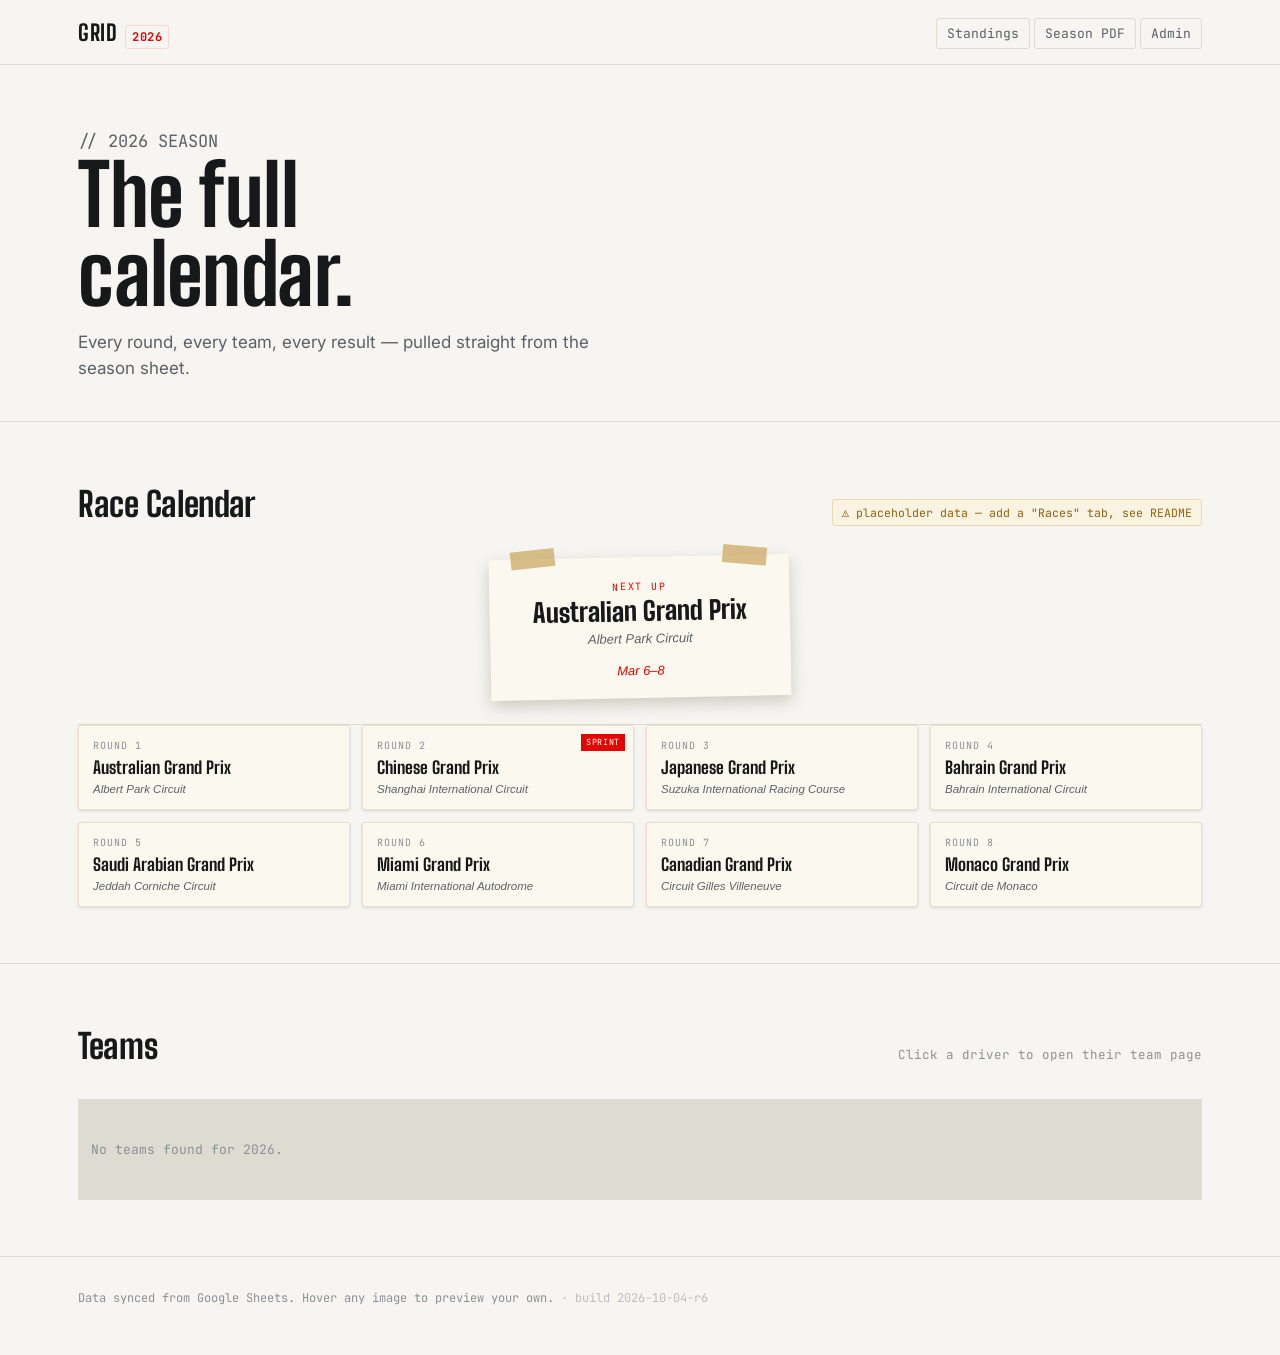
==== commit 8388962a: "Add files via upload" ====
--- a/index.html
+++ b/index.html
@@ -7,7 +7,7 @@
 <link rel="preconnect" href="https://fonts.googleapis.com">
 <link rel="preconnect" href="https://fonts.gstatic.com" crossorigin>
 <link href="https://fonts.googleapis.com/css2?family=Big+Shoulders:wght@600;700&family=Inter:wght@400;500;600&family=JetBrains+Mono:wght@400;500&display=swap" rel="stylesheet">
-<link rel="stylesheet" href="css/style.css?v=2026-10-04-r5" />
+<link rel="stylesheet" href="css/style.css?v=2026-10-04-r6" />
 </head>
 <body>
 
@@ -36,6 +36,7 @@
       <h2>Race Calendar</h2>
       <span class="section__note" id="races-note"></span>
     </div>
+    <div id="next-up" class="next-up"></div>
     <div class="race-list" id="race-list">
       <div class="empty-state">Loading calendar…</div>
     </div>
@@ -58,10 +59,10 @@
   <div class="wrap">Data synced from Google Sheets. Hover any image to preview your own.</div>
 </footer>
 
-<script src="js/vendor/papaparse.min.js?v=2026-10-04-r5"></script>
-<script src="js/config.js?v=2026-10-04-r5"></script>
-<script src="js/placeholder-data.js?v=2026-10-04-r5"></script>
-<script src="js/utils.js?v=2026-10-04-r5"></script>
-<script src="js/home.js?v=2026-10-04-r5"></script>
+<script src="js/vendor/papaparse.min.js?v=2026-10-04-r6"></script>
+<script src="js/config.js?v=2026-10-04-r6"></script>
+<script src="js/placeholder-data.js?v=2026-10-04-r6"></script>
+<script src="js/utils.js?v=2026-10-04-r6"></script>
+<script src="js/home.js?v=2026-10-04-r6"></script>
 </body>
 </html>
--- a/css/style.css
+++ b/css/style.css
@@ -925,3 +925,75 @@
 .admin-table tr.is-dirty td { background: #FFF8E1; }
 .admin-table tr.is-deleted td { opacity: .45; text-decoration: line-through; background: #FDEDEC; }
 .admin-table tr.is-deleted td:last-child { text-decoration: none; opacity: 1; }
+
+/* =========================================================================
+   COMPACT CALENDAR (4 across) + NEXT UP NOTE
+   ========================================================================= */
+.race-list { display: grid; grid-template-columns: repeat(4, minmax(0, 1fr)); gap: 12px; }
+.race-list > .empty-state { grid-column: 1 / -1; }
+@media (max-width: 1000px) { .race-list { grid-template-columns: repeat(3, minmax(0, 1fr)); } }
+@media (max-width: 700px)  { .race-list { grid-template-columns: repeat(2, minmax(0, 1fr)); } }
+@media (max-width: 400px)  { .race-list { grid-template-columns: 1fr; } }
+
+.race-card {
+  position: relative; display: block; padding: 12px 14px 12px; min-height: 84px;
+  background: #FBF8EF; border: 1px solid #E8E2D0; border-radius: 3px; color: var(--text);
+  box-shadow: 0 1px 3px rgba(60,50,20,.16); transition: transform .12s, box-shadow .12s;
+}
+.race-card:hover { transform: translateY(-2px); box-shadow: 0 4px 10px rgba(60,50,20,.2); }
+.race-card__round { font-family: var(--font-mono); font-size: 10px; letter-spacing: .1em; color: var(--text-faint); }
+.race-card__name { font-family: var(--font-display, "Big Shoulders", sans-serif); font-weight: 700; font-size: 17px;
+                   line-height: 1.1; margin: 6px 0 4px; text-transform: none; }
+.race-card__circuit { font-size: 11.5px; font-style: italic; color: var(--text-dim); line-height: 1.3; }
+.race-card__sprint { position: absolute; top: 8px; right: 8px; background: var(--accent); color: #fff;
+                     font-family: var(--font-mono); font-size: 8.5px; letter-spacing: .08em; padding: 2px 5px; }
+.race-card.is-cancelled .race-card__name, .race-card.is-cancelled .race-card__circuit { opacity: .4; }
+.race-card__stamp { position: absolute; left: 50%; top: 50%; transform: translate(-50%, -50%) rotate(-10deg);
+                    border: 2px solid var(--accent); color: var(--accent); padding: 1px 8px; border-radius: 3px;
+                    font-family: var(--font-mono); font-weight: 700; font-size: 13px; letter-spacing: .1em; opacity: .85;
+                    background: rgba(251,248,239,.35); }
+
+.next-up { display: flex; justify-content: center; margin: 4px 0 26px; }
+.next-up:empty { display: none; }
+.next-up__card {
+  position: relative; display: flex; flex-direction: column; align-items: center; gap: 4px;
+  background: #FBF8EF; padding: 22px 36px 18px; min-width: min(300px, 90%); text-align: center;
+  transform: rotate(-1.2deg); box-shadow: 0 6px 16px rgba(60,50,20,.22); color: var(--text);
+}
+.next-up__tape { position: absolute; top: -9px; width: 44px; height: 18px; background: rgba(205,170,100,.75); }
+.next-up__tape--l { left: 22px; transform: rotate(-5deg); }
+.next-up__tape--r { right: 22px; transform: rotate(6deg); }
+.next-up__label { font-family: var(--font-mono); font-size: 10px; letter-spacing: .18em; color: var(--accent); }
+.next-up__name { font-family: var(--font-display, "Big Shoulders", sans-serif); font-weight: 800; font-size: 26px; line-height: 1.05; }
+.next-up__circuit { font-style: italic; font-size: 13px; color: var(--text-dim); }
+.next-up__line { margin-top: 8px; font-style: italic; font-size: 13px; color: var(--accent); }
+
+/* =========================================================================
+   DRIVER PHOTOS: crop from the top (heads), names on one line
+   ========================================================================= */
+.driver-chip { width: 108px; }
+.driver-chip .img-slot { width: 108px; height: 108px; }
+.driver-chip .img-slot img, .driver-card .img-slot img { object-position: top center; }
+.driver-chip__name { white-space: nowrap; overflow: hidden; font-size: 12.5px; }
+
+/* =========================================================================
+   POSTERS: a bit smaller, same 3:4 proportion
+   ========================================================================= */
+.poster-wall { max-width: 760px; }
+
+/* Results editor: driver suggestions + session photo */
+.em-suggest { position: fixed; z-index: 60; margin: 0; padding: 4px; list-style: none; background: var(--surface);
+              border: 1px solid var(--line); border-radius: var(--radius); box-shadow: 0 8px 22px rgba(0,0,0,.14); }
+.em-suggest li { display: flex; align-items: center; gap: 8px; padding: 7px 9px; cursor: pointer; font-size: 13px; border-radius: 4px; }
+.em-suggest li.is-hi, .em-suggest li:hover { background: #F0EEE8; }
+.em-suggest li b { font-family: var(--font-mono); font-size: 12px; min-width: 34px; }
+.em-suggest li span { font-family: var(--font-mono); font-size: 11px; color: var(--text-faint); min-width: 28px; }
+.em-suggest li i { width: 8px; height: 8px; border-radius: 50%; margin-left: auto; }
+.em-suggest li em { font-style: normal; font-size: 11px; color: var(--text-dim); }
+.em-graphic { display: flex; gap: 16px; align-items: flex-start; margin: 18px 0 4px; padding-top: 16px;
+              border-top: 1px solid var(--line); flex-wrap: wrap; }
+.em-graphic__thumb { width: 84px; aspect-ratio: 4 / 5; background: #ECEAE4; border: 1px solid var(--line); border-radius: var(--radius); overflow: hidden; }
+.em-graphic__thumb img { width: 100%; height: 100%; object-fit: cover; object-position: top center; display: block; }
+.em-graphic__thumb img:not([src]) { visibility: hidden; }
+.em-graphic__fields { flex: 1 1 320px; max-width: 560px; }
+.em-label { display: block; font-size: 12px; color: var(--text-dim); margin-bottom: 6px; }
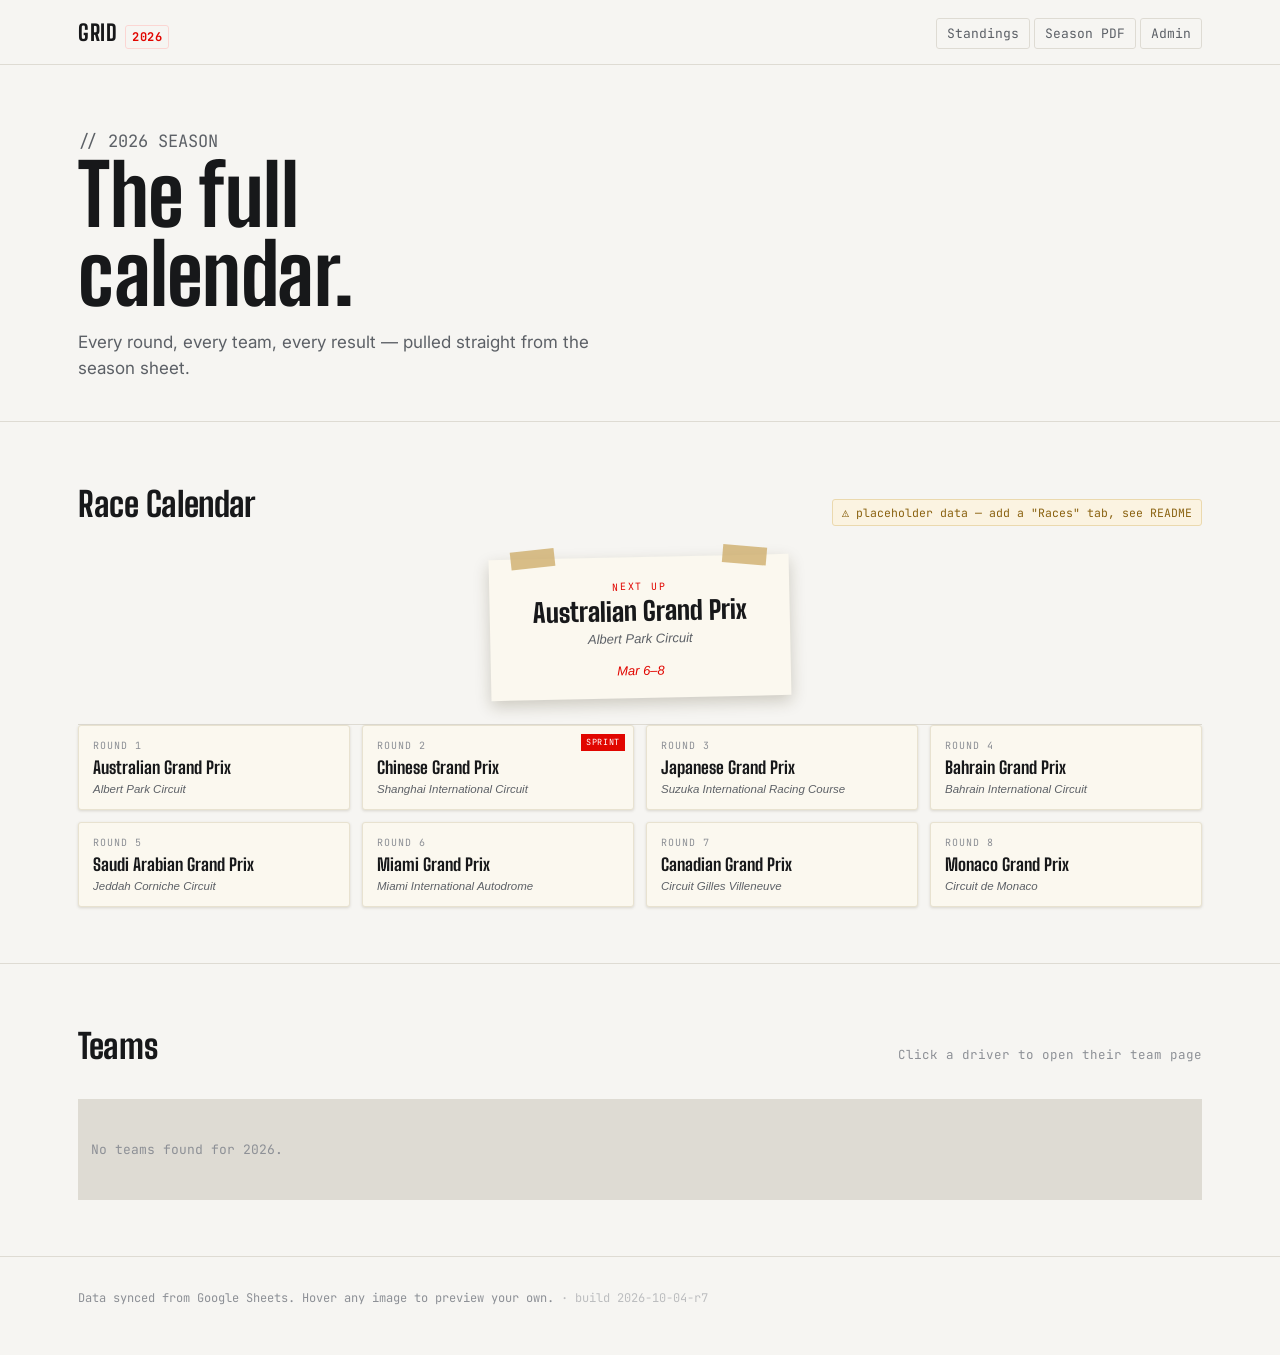
==== commit 64624413: "Add files via upload" ====
--- a/index.html
+++ b/index.html
@@ -7,7 +7,7 @@
 <link rel="preconnect" href="https://fonts.googleapis.com">
 <link rel="preconnect" href="https://fonts.gstatic.com" crossorigin>
 <link href="https://fonts.googleapis.com/css2?family=Big+Shoulders:wght@600;700&family=Inter:wght@400;500;600&family=JetBrains+Mono:wght@400;500&display=swap" rel="stylesheet">
-<link rel="stylesheet" href="css/style.css?v=2026-10-04-r6" />
+<link rel="stylesheet" href="css/style.css?v=2026-10-04-r7" />
 </head>
 <body>
 
@@ -59,10 +59,10 @@
   <div class="wrap">Data synced from Google Sheets. Hover any image to preview your own.</div>
 </footer>
 
-<script src="js/vendor/papaparse.min.js?v=2026-10-04-r6"></script>
-<script src="js/config.js?v=2026-10-04-r6"></script>
-<script src="js/placeholder-data.js?v=2026-10-04-r6"></script>
-<script src="js/utils.js?v=2026-10-04-r6"></script>
-<script src="js/home.js?v=2026-10-04-r6"></script>
+<script src="js/vendor/papaparse.min.js?v=2026-10-04-r7"></script>
+<script src="js/config.js?v=2026-10-04-r7"></script>
+<script src="js/placeholder-data.js?v=2026-10-04-r7"></script>
+<script src="js/utils.js?v=2026-10-04-r7"></script>
+<script src="js/home.js?v=2026-10-04-r7"></script>
 </body>
 </html>
--- a/css/style.css
+++ b/css/style.css
@@ -997,3 +997,12 @@
 .em-graphic__thumb img:not([src]) { visibility: hidden; }
 .em-graphic__fields { flex: 1 1 320px; max-width: 560px; }
 .em-label { display: block; font-size: 12px; color: var(--text-dim); margin-bottom: 6px; }
+
+/* Circuit map + posters: bigger and centred */
+.circuit-map { max-width: 600px; margin: 28px auto 0; text-align: center; }
+.circuit-map__label { font-size: 15px; color: var(--text-dim); margin-top: 12px; letter-spacing: .02em; }
+#circuit-map-wrap + #export-pdf { display: block; margin: 22px auto 0 !important; }
+.poster-wall { margin-left: auto; margin-right: auto; }
+
+/* Classification statuses */
+.results-table td.pos.is-status { color: var(--accent); font-family: var(--font-mono); font-size: 12px; letter-spacing: .06em; }
